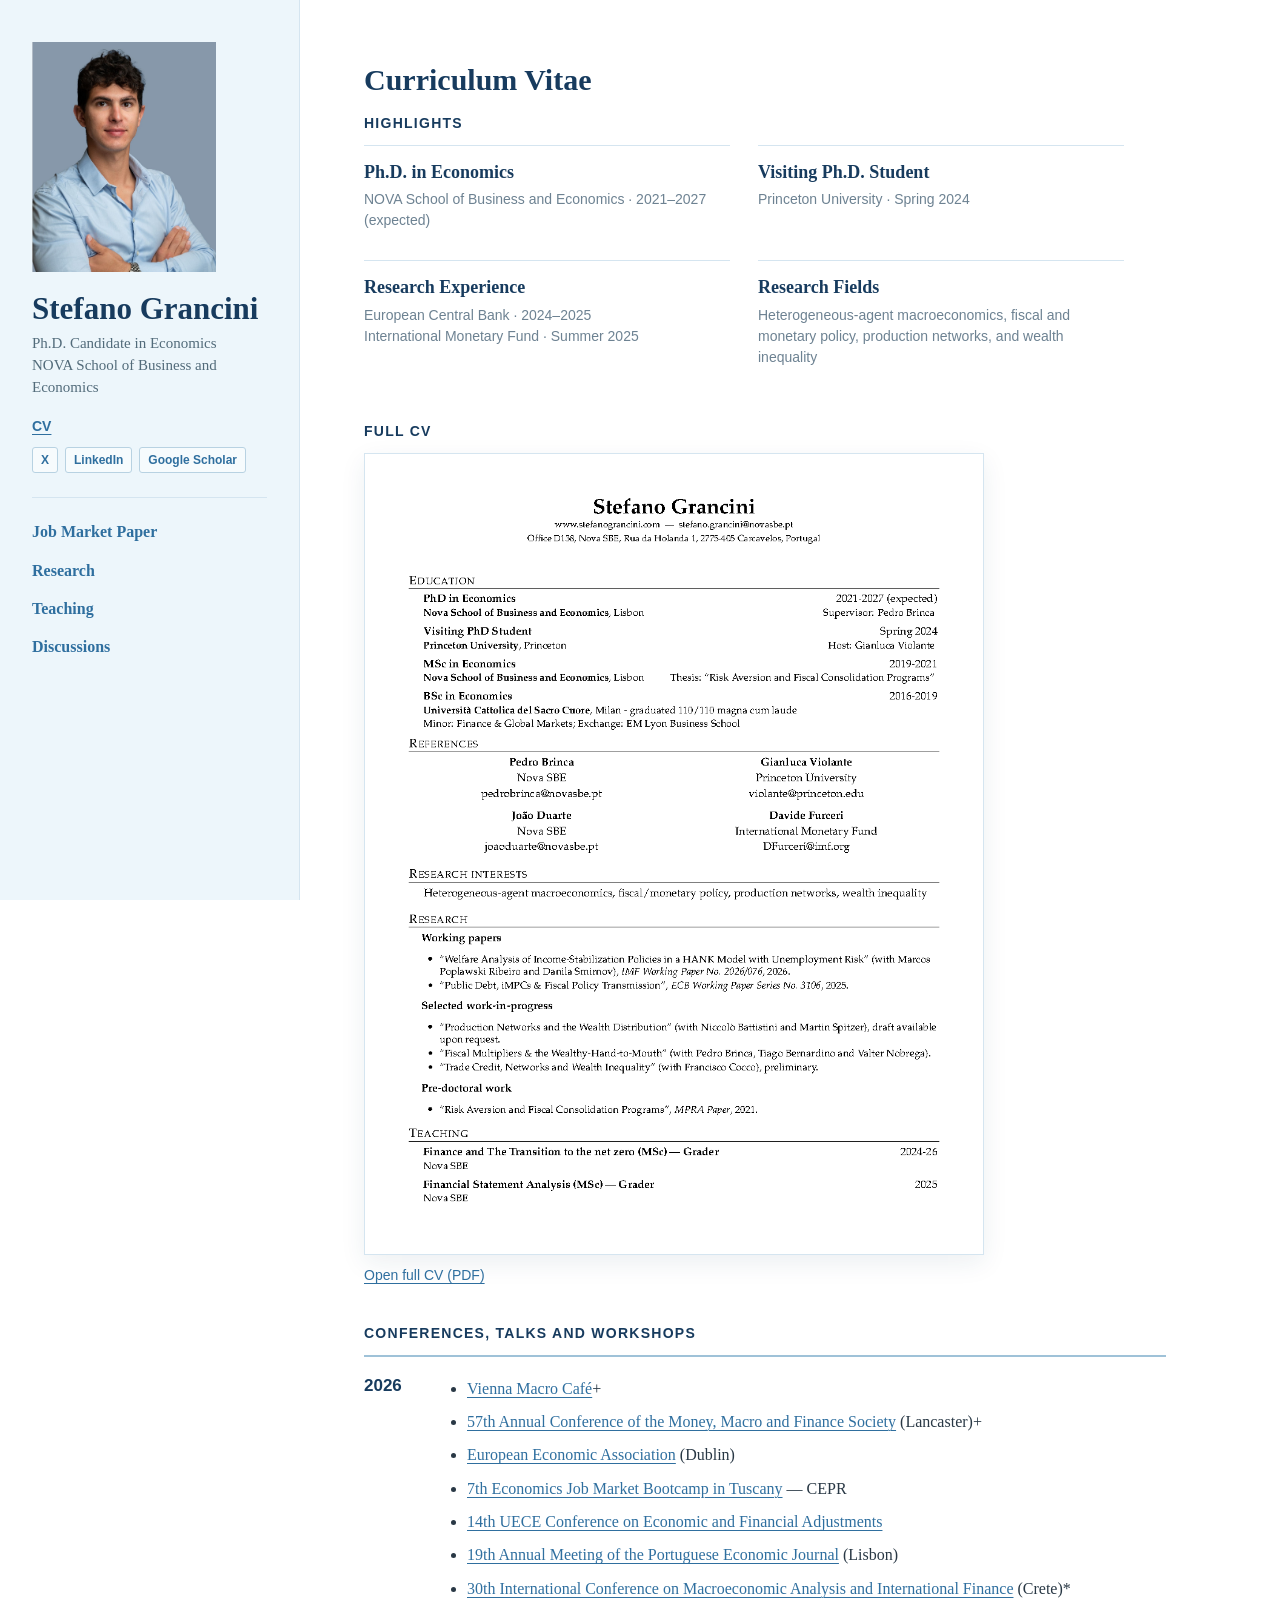
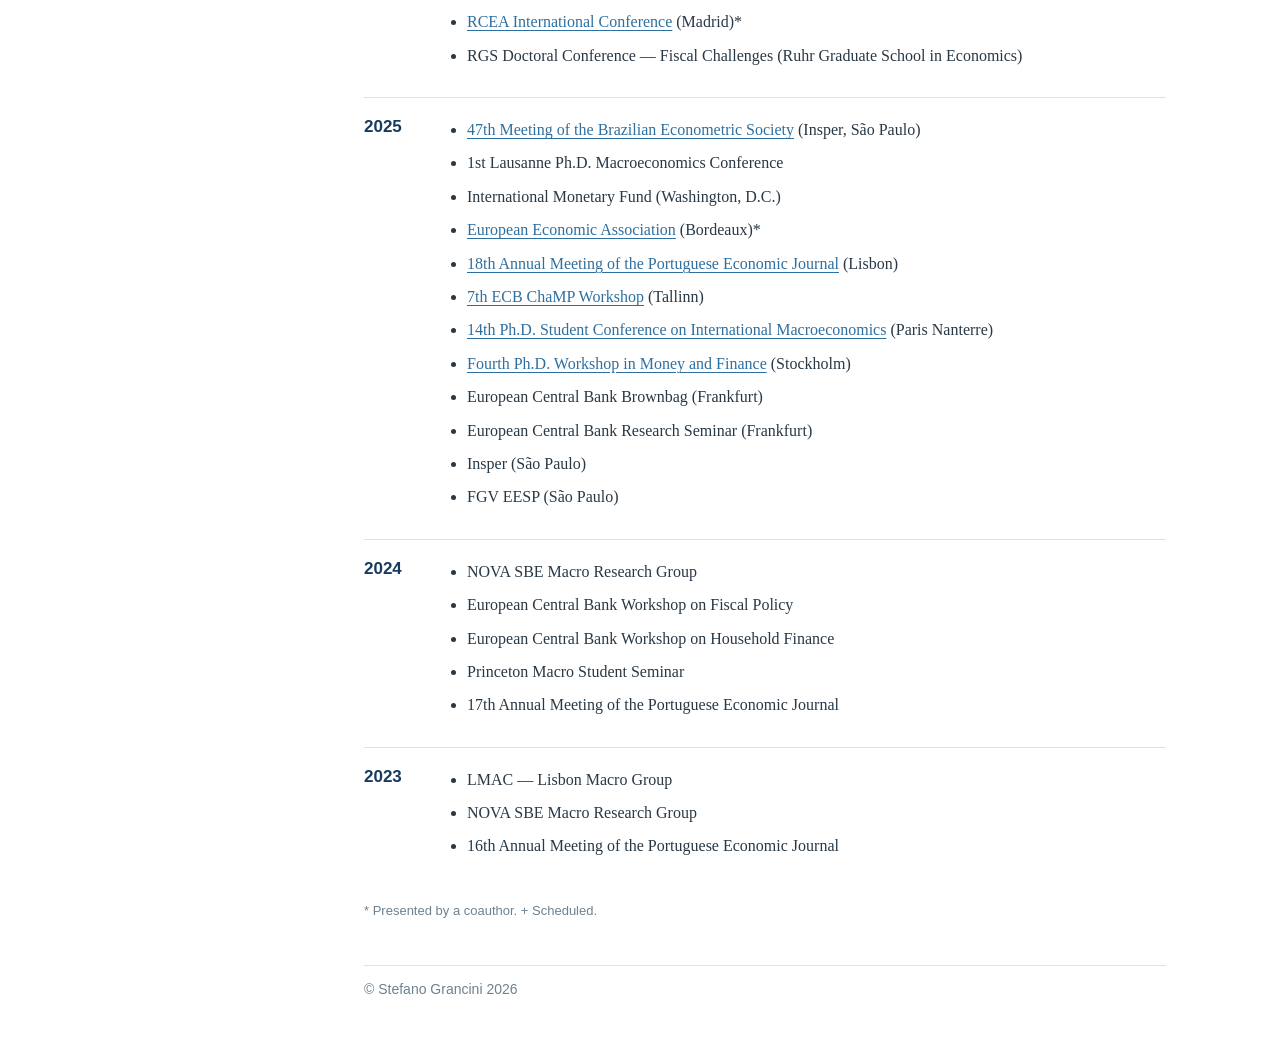
==== cv/index.html @ a782af8e "Polish academic profiles and expand CV content" ====
<!doctype html>
<html lang="en">
<head>
  <meta charset="utf-8">
  <meta name="viewport" content="width=device-width,initial-scale=1">
  <title>CV | Stefano Grancini</title>
  <meta name="description" content="Curriculum vitae, academic experience, and conference presentations of economist Stefano Grancini.">
  <link rel="canonical" href="https://www.stefanograncini.com/cv/">
  <meta property="og:type" content="website">
  <meta property="og:title" content="CV | Stefano Grancini">
  <meta property="og:description" content="Curriculum vitae, academic experience, and conference presentations of economist Stefano Grancini.">
  <meta property="og:url" content="https://www.stefanograncini.com/cv/">
  <link rel="stylesheet" href="../assets/css/site.css">
</head>
<body>
  <div class="site">
    <aside class="rail">
      <img class="portrait" src="../assets/images/stefano-grancini.png" alt="Stefano Grancini">
      <h1 class="name"><a class="home-link" href="../">Stefano Grancini</a></h1>
      <p class="position">Ph.D. Candidate in Economics<br>NOVA School of Business and Economics</p>
      <a class="cv" href="./" aria-current="page">CV</a>
      <div class="profiles" aria-label="Academic and social profiles">
        <a href="https://x.com/SGrancini" target="_blank" rel="noopener noreferrer" aria-label="Stefano Grancini on X">X</a>
        <a href="https://www.linkedin.com/in/stefanograncini/" target="_blank" rel="noopener noreferrer" aria-label="Stefano Grancini on LinkedIn">LinkedIn</a>
        <a href="https://scholar.google.com/citations?user=G8B_nNYAAAAJ" target="_blank" rel="noopener noreferrer" aria-label="Stefano Grancini on Google Scholar">Google Scholar</a>
      </div>
      <nav class="railnav" aria-label="Primary navigation">
        <a href="https://jmp.stefanograncini.com/paper.pdf">Job Market Paper</a>
        <a href="../research/">Research</a>
        <a href="../teaching/">Teaching</a>
        <a href="../discussions/">Discussions</a>
      </nav>
    </aside>

    <main class="content">
      <h1 class="page-title">Curriculum Vitae</h1>

      <section aria-labelledby="highlights-title">
        <h2 class="section-label" id="highlights-title">Highlights</h2>
        <div class="cv-highlights">
          <article class="cv-highlight">
            <h2>Ph.D. in Economics</h2>
            <p>NOVA School of Business and Economics · 2021–2027 (expected)</p>
          </article>
          <article class="cv-highlight">
            <h2>Visiting Ph.D. Student</h2>
            <p>Princeton University · Spring 2024</p>
          </article>
          <article class="cv-highlight">
            <h2>Research Experience</h2>
            <p>European Central Bank · 2024–2025<br>International Monetary Fund · Summer 2025</p>
          </article>
          <article class="cv-highlight">
            <h2>Research Fields</h2>
            <p>Heterogeneous-agent macroeconomics, fiscal and monetary policy, production networks, and wealth inequality</p>
          </article>
        </div>
      </section>

      <section aria-labelledby="cv-preview-title">
        <h2 class="section-label" id="cv-preview-title">Full CV</h2>
        <a class="cv-preview-link" href="../assets/documents/cv_stefano_grancini.pdf" aria-label="Open Stefano Grancini's full CV as a PDF">
          <img src="../assets/images/cv-preview.png" alt="Preview of the first page of Stefano Grancini's curriculum vitae">
        </a>
        <p class="cv-download"><a href="../assets/documents/cv_stefano_grancini.pdf">Open full CV (PDF)</a></p>
      </section>

      <section aria-labelledby="conferences-title">
        <h2 class="section-label" id="conferences-title">Conferences, Talks and Workshops</h2>
        <div class="conference-years">
          <section class="conference-year">
            <h3>2026</h3>
            <ul>
              <li><a href="https://sites.google.com/site/viennamacrocafe/">Vienna Macro Café</a>+</li>
              <li><a href="https://mmf.ac.uk/conference/2026-conference/">57th Annual Conference of the Money, Macro and Finance Society</a> (Lancaster)+</li>
              <li><a href="https://www.eea-esem-congresses.org/">European Economic Association</a> (Dublin)</li>
              <li><a href="https://cepr.org/events/economics-job-market-bootcamp-tuscany-0">7th Economics Job Market Bootcamp in Tuscany</a> — CEPR</li>
              <li><a href="https://uece2.rc.iseg.ulisboa.pt/events/2026/efae/conf2026.html">14th UECE Conference on Economic and Financial Adjustments</a></li>
              <li><a href="https://www.ua.pt/pt/pej2026/">19th Annual Meeting of the Portuguese Economic Journal</a> (Lisbon)</li>
              <li><a href="https://icmaif.soc.uoc.gr/">30th International Conference on Macroeconomic Analysis and International Finance</a> (Crete)*</li>
              <li><a href="https://www.rcea.world/events/past-events/colloquium-2026/the-2026-rcea-international-conference">RCEA International Conference</a> (Madrid)*</li>
              <li>RGS Doctoral Conference — Fiscal Challenges (Ruhr Graduate School in Economics)</li>
            </ul>
          </section>
          <section class="conference-year">
            <h3>2025</h3>
            <ul>
              <li><a href="https://www.sbe.org.br/en/encontro/47th-meeting-of-the-brazilian-econometric-society/">47th Meeting of the Brazilian Econometric Society</a> (Insper, São Paulo)</li>
              <li>1st Lausanne Ph.D. Macroeconomics Conference</li>
              <li>International Monetary Fund (Washington, D.C.)</li>
              <li><a href="https://www.eeassoc.org/events/eea-bordeaux-2025">European Economic Association</a> (Bordeaux)*</li>
              <li><a href="https://www.pej.pt/past.html">18th Annual Meeting of the Portuguese Economic Journal</a> (Lisbon)</li>
              <li><a href="https://www.ecb.europa.eu/pub/research-networks/html/champ_20250616_ws2.en.html">7th ECB ChaMP Workshop</a> (Tallinn)</li>
              <li><a href="https://economix.fr/en/colloques-et-workshops/14th-phd-student-conference-in-international-macroeconomics-1">14th Ph.D. Student Conference on International Macroeconomics</a> (Paris Nanterre)</li>
              <li><a href="https://www.riksbank.se/en-gb/press-and-published/conferences/2025/fourth-phd-workshop-in-money-and-finance-29-april-2025/">Fourth Ph.D. Workshop in Money and Finance</a> (Stockholm)</li>
              <li>European Central Bank Brownbag (Frankfurt)</li>
              <li>European Central Bank Research Seminar (Frankfurt)</li>
              <li>Insper (São Paulo)</li>
              <li>FGV EESP (São Paulo)</li>
            </ul>
          </section>
          <section class="conference-year">
            <h3>2024</h3>
            <ul>
              <li>NOVA SBE Macro Research Group</li>
              <li>European Central Bank Workshop on Fiscal Policy</li>
              <li>European Central Bank Workshop on Household Finance</li>
              <li>Princeton Macro Student Seminar</li>
              <li>17th Annual Meeting of the Portuguese Economic Journal</li>
            </ul>
          </section>
          <section class="conference-year">
            <h3>2023</h3>
            <ul>
              <li>LMAC — Lisbon Macro Group</li>
              <li>NOVA SBE Macro Research Group</li>
              <li>16th Annual Meeting of the Portuguese Economic Journal</li>
            </ul>
          </section>
        </div>
        <p class="conference-note">* Presented by a coauthor. + Scheduled.</p>
      </section>

      <footer>© Stefano Grancini 2026</footer>
    </main>
  </div>
</body>
</html>
---- assets/css/site.css ----
:root {
  --page: #ffffff;
  --rail: #edf6fb;
  --heading: #173b5e;
  --text: #293845;
  --link: #2f6f9f;
  --muted: #6d8292;
  --line: #d5e5f0;
  --highlight: #eff7fc;
  --serif: Georgia, "Times New Roman", serif;
  --sans: -apple-system, BlinkMacSystemFont, "Segoe UI", sans-serif;
}

* { box-sizing: border-box; }

html { background: var(--page); }

body {
  margin: 0;
  background: var(--page);
  color: var(--text);
  font: 16px/1.65 var(--serif);
}

a {
  color: var(--link);
  text-underline-offset: 3px;
  text-decoration-thickness: 1px;
}

a:focus-visible {
  outline: 2px solid var(--link);
  outline-offset: 4px;
  border-radius: 1px;
}

.site {
  display: grid;
  grid-template-columns: 300px minmax(0, 1fr);
  min-height: 100vh;
}

.rail {
  position: sticky;
  top: 0;
  height: 100vh;
  padding: 42px 32px;
  background: var(--rail);
  border-right: 1px solid var(--line);
  color: var(--heading);
}

.portrait {
  display: block;
  width: 184px;
  max-height: 230px;
  object-fit: cover;
  margin: 0 0 20px;
}

.name {
  margin: 0 0 8px;
  color: var(--heading);
  font: 700 31px/1.08 var(--serif);
}

.home-link {
  color: inherit;
  text-decoration: none;
}

.home-link:hover,
.home-link:focus-visible {
  color: var(--link);
  text-decoration: underline;
  text-decoration-color: #91b9d3;
}

.position {
  margin: 0;
  color: #526b7a;
  font-size: 15px;
  line-height: 1.45;
}

.cv {
  display: inline-block;
  margin: 19px 0 13px;
  color: var(--link);
  font: 700 14px var(--sans);
}

.profiles {
  display: flex;
  flex-wrap: wrap;
  gap: 7px;
  margin: 0 0 24px;
  font: 600 12px/1.2 var(--sans);
}

.profiles a {
  padding: 5px 8px;
  border: 1px solid #b8d2e2;
  border-radius: 3px;
  background: rgba(255, 255, 255, .55);
  color: var(--link);
  text-decoration: none;
}

.profiles a:hover {
  background: #ffffff;
  border-color: #91b9d3;
  text-decoration: underline;
}

.railnav {
  display: grid;
  gap: 12px;
  padding-top: 21px;
  border-top: 1px solid var(--line);
}

.railnav a {
  width: fit-content;
  color: var(--link);
  font-weight: 700;
  text-decoration: none;
}

.railnav a:hover { text-decoration: underline; }

.railnav a.active {
  color: var(--heading);
  text-decoration: underline;
  text-decoration-color: #91b9d3;
  text-decoration-thickness: 2px;
}

.content {
  width: 100%;
  max-width: 930px;
  padding: 62px 64px 48px;
}

.intro {
  max-width: 810px;
  margin-bottom: 42px;
  font-size: 16px;
  line-height: 1.65;
}

.intro p { margin: 0 0 15px; }

.welcome-title {
  margin: 0 0 17px;
  color: var(--heading);
  font: 700 25px/1.2 var(--serif);
}

.market {
  max-width: 760px;
  padding: 9px 14px 9px 16px;
  background: var(--highlight);
  border-left: 3px solid var(--link);
  color: var(--heading);
  font-family: var(--sans);
  font-weight: 600;
}

.interests {
  color: var(--muted);
  font: 15px/1.55 var(--sans);
}

.interests strong { color: #526b7a; }

.paper-links {
  display: flex;
  flex-wrap: wrap;
  gap: 22px;
  margin: 15px 0;
  font: 15px var(--sans);
}

.paper-links a { text-decoration: none; }
.paper-links a:hover { text-decoration: underline; }

.section-label {
  margin: 0 0 14px;
  color: var(--heading);
  font: 700 14px var(--sans);
  letter-spacing: .09em;
  text-transform: uppercase;
}

.paper {
  margin: 0 0 22px;
  padding: 19px 0 21px;
  border-top: 1px solid var(--line);
}

.paper:first-of-type { border-top: 2px solid #9fc2d8; }

.paper h2,
.teaching-entry h2 {
  margin: 0 0 7px;
  color: var(--heading);
  font: 700 22px/1.28 var(--serif);
}

.meta,
.coauthors,
.presentations {
  margin: 3px 0;
  color: var(--muted);
  font: 15px/1.5 var(--sans);
}

.abstract {
  max-width: 810px;
  margin-top: 18px;
  padding-top: 17px;
  border-top: 1px solid var(--line);
}

.abstract p { margin: 0 0 14px; }

details {
  margin-top: 15px;
  color: var(--muted);
  font-size: 15px;
}

summary {
  width: fit-content;
  color: var(--link);
  cursor: pointer;
}

.page-title {
  margin: 0 0 17px;
  color: var(--heading);
  font: 700 30px/1.2 var(--serif);
}

.references-title {
  margin: 44px 0 17px;
  color: var(--heading);
  font: 700 25px/1.2 var(--serif);
}

.refs {
  max-width: 680px;
  display: grid;
  grid-template-columns: repeat(2, minmax(0, 1fr));
  column-gap: 36px;
  row-gap: 8px;
}

.refs p {
  margin: 0;
}

.ref-name { font-weight: 700; }
.ref-affiliation { color: var(--muted); font: 14px var(--sans); }
.contact { margin: 34px 0 0; font-family: var(--sans); }

.page-heading {
  margin-bottom: 32px;
}

.page-heading .page-title {
  margin: 0 0 8px;
}

.page-heading p {
  margin: 0;
  color: var(--muted);
  font-family: var(--sans);
}

.teaching-list,
.discussion-list { max-width: 760px; }

.teaching-entry {
  padding: 20px 0 22px;
  border-top: 1px solid var(--line);
}

.teaching-entry:first-child { border-top: 2px solid #9fc2d8; }

.teaching-entry h2 { font-size: 21px; }

.teaching-entry p,
.discussion-author {
  margin: 0;
  color: var(--muted);
  font: 15px/1.5 var(--sans);
}

.discussion-list .paper { margin-bottom: 0; }

.cv-highlights {
  max-width: 760px;
  display: grid;
  grid-template-columns: repeat(2, minmax(0, 1fr));
  gap: 12px 28px;
  margin: 0 0 38px;
}

.cv-highlight {
  padding: 15px 0 17px;
  border-top: 1px solid var(--line);
}

.cv-highlight h2 {
  margin: 0 0 5px;
  color: var(--heading);
  font: 700 18px/1.3 var(--serif);
}

.cv-highlight p {
  margin: 0;
  color: var(--muted);
  font: 14px/1.5 var(--sans);
}

.cv-preview-link {
  display: block;
  max-width: 620px;
  margin: 0 0 12px;
  border: 1px solid var(--line);
  background: #ffffff;
  box-shadow: 0 8px 24px rgba(23, 59, 94, .08);
}

.cv-preview-link img {
  display: block;
  width: 100%;
  height: auto;
}

.cv-download {
  margin: 0 0 42px;
  font: 14px var(--sans);
}

.conference-years {
  max-width: 810px;
}

.conference-year {
  display: grid;
  grid-template-columns: 64px minmax(0, 1fr);
  gap: 20px;
  padding: 19px 0 21px;
  border-top: 1px solid var(--line);
}

.conference-year:first-child { border-top: 2px solid #9fc2d8; }

.conference-year h3 {
  margin: 0;
  color: var(--heading);
  font: 700 17px var(--sans);
}

.conference-year ul {
  margin: 0;
  padding-left: 19px;
}

.conference-year li { margin: 0 0 7px; }
.conference-note { color: var(--muted); font: 13px/1.5 var(--sans); }

.error-page .page-title { margin-bottom: 12px; }

footer {
  margin-top: 45px;
  padding-top: 15px;
  border-top: 1px solid var(--line);
  color: var(--muted);
  font: 14px var(--sans);
}

@media (max-width: 1024px) {
  .site { grid-template-columns: 270px minmax(0, 1fr); }
  .rail { padding: 36px 28px; }
  .content { padding: 52px 48px 44px; }
}

@media (max-width: 760px) {
  .site { display: block; }

  .rail {
    position: static;
    height: auto;
    padding: 28px;
    border-right: 0;
    border-bottom: 1px solid var(--line);
  }

  .portrait {
    width: 150px;
    max-height: 188px;
  }

  .railnav {
    display: flex;
    flex-wrap: wrap;
    gap: 13px 22px;
  }

  .content { padding: 40px 28px; }
  .refs { grid-template-columns: 1fr; }
  .cv-highlights { grid-template-columns: 1fr; }
}

@media (max-width: 420px) {
  .rail { padding: 24px; }
  .content { padding: 34px 24px 40px; }
  .name { font-size: 29px; }
  .page-title { font-size: 28px; }
  .market { margin-left: -4px; }
  .conference-year { grid-template-columns: 1fr; gap: 8px; }
}
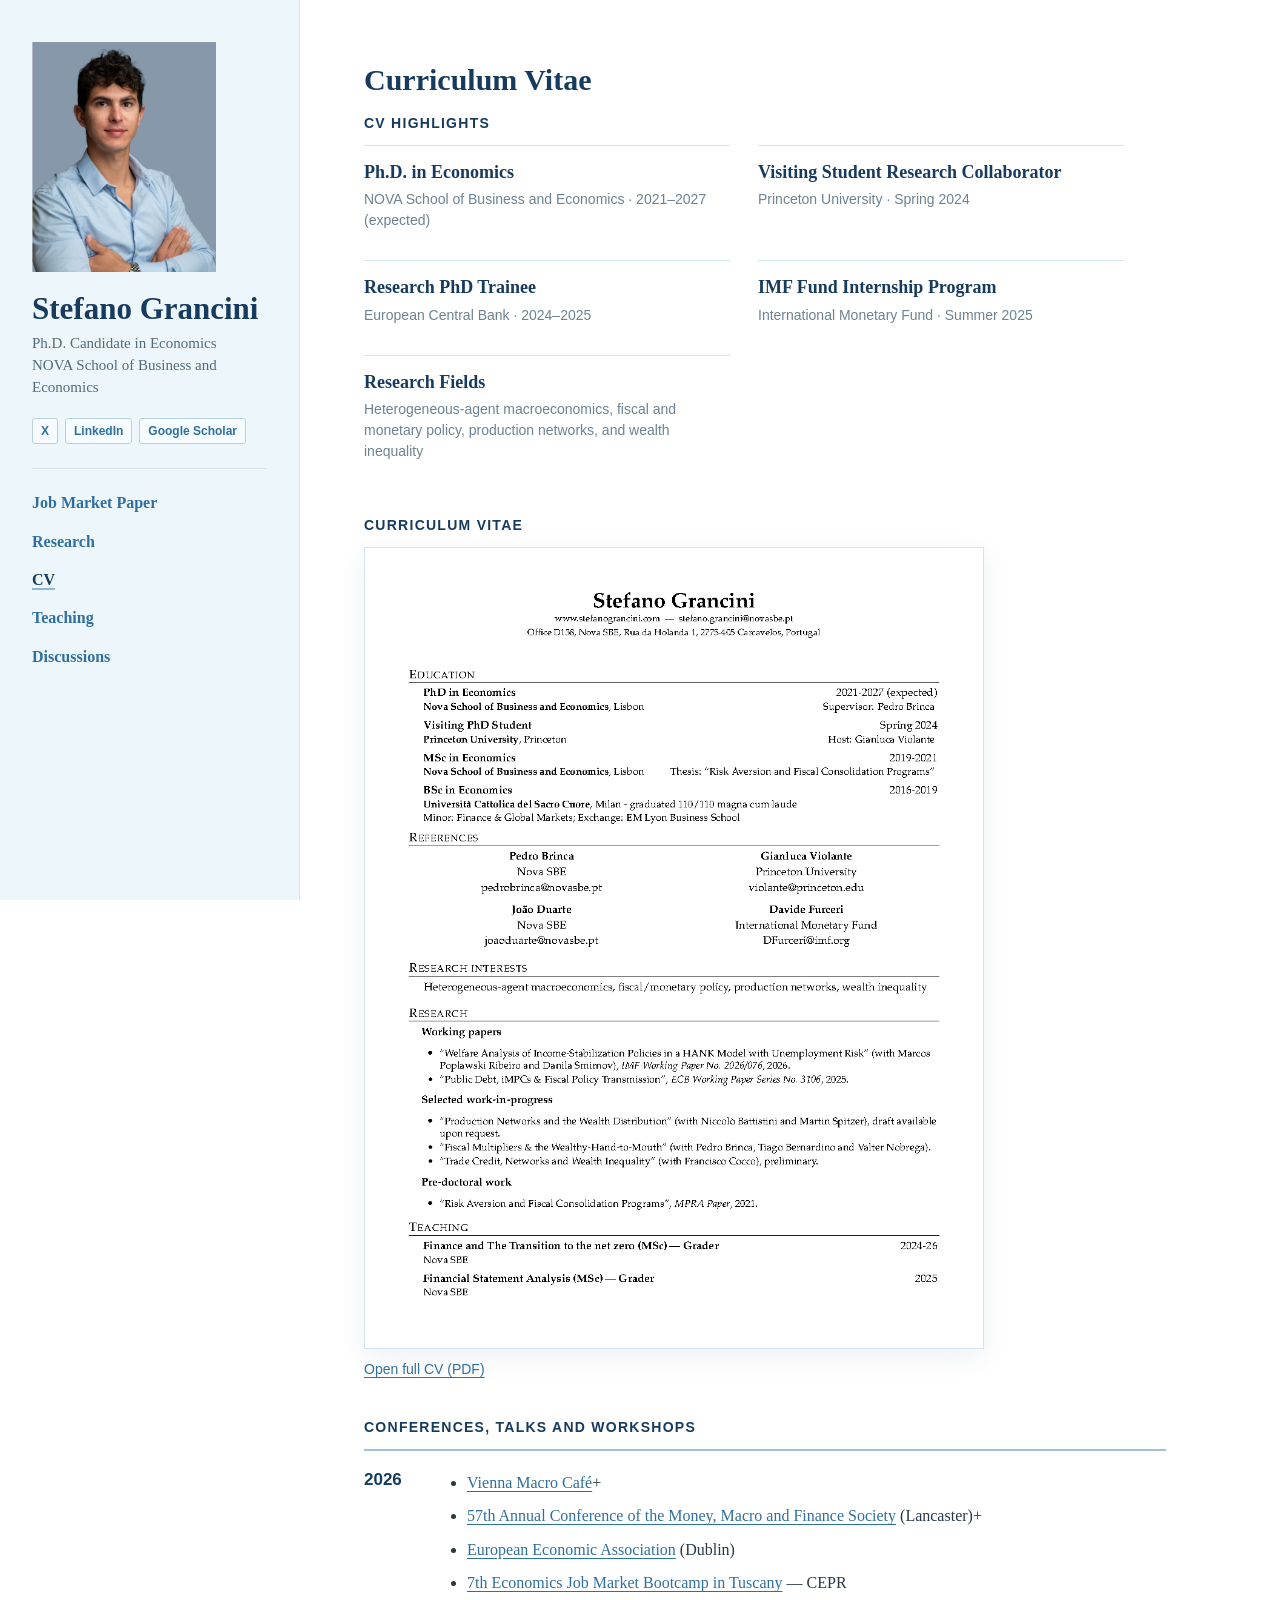
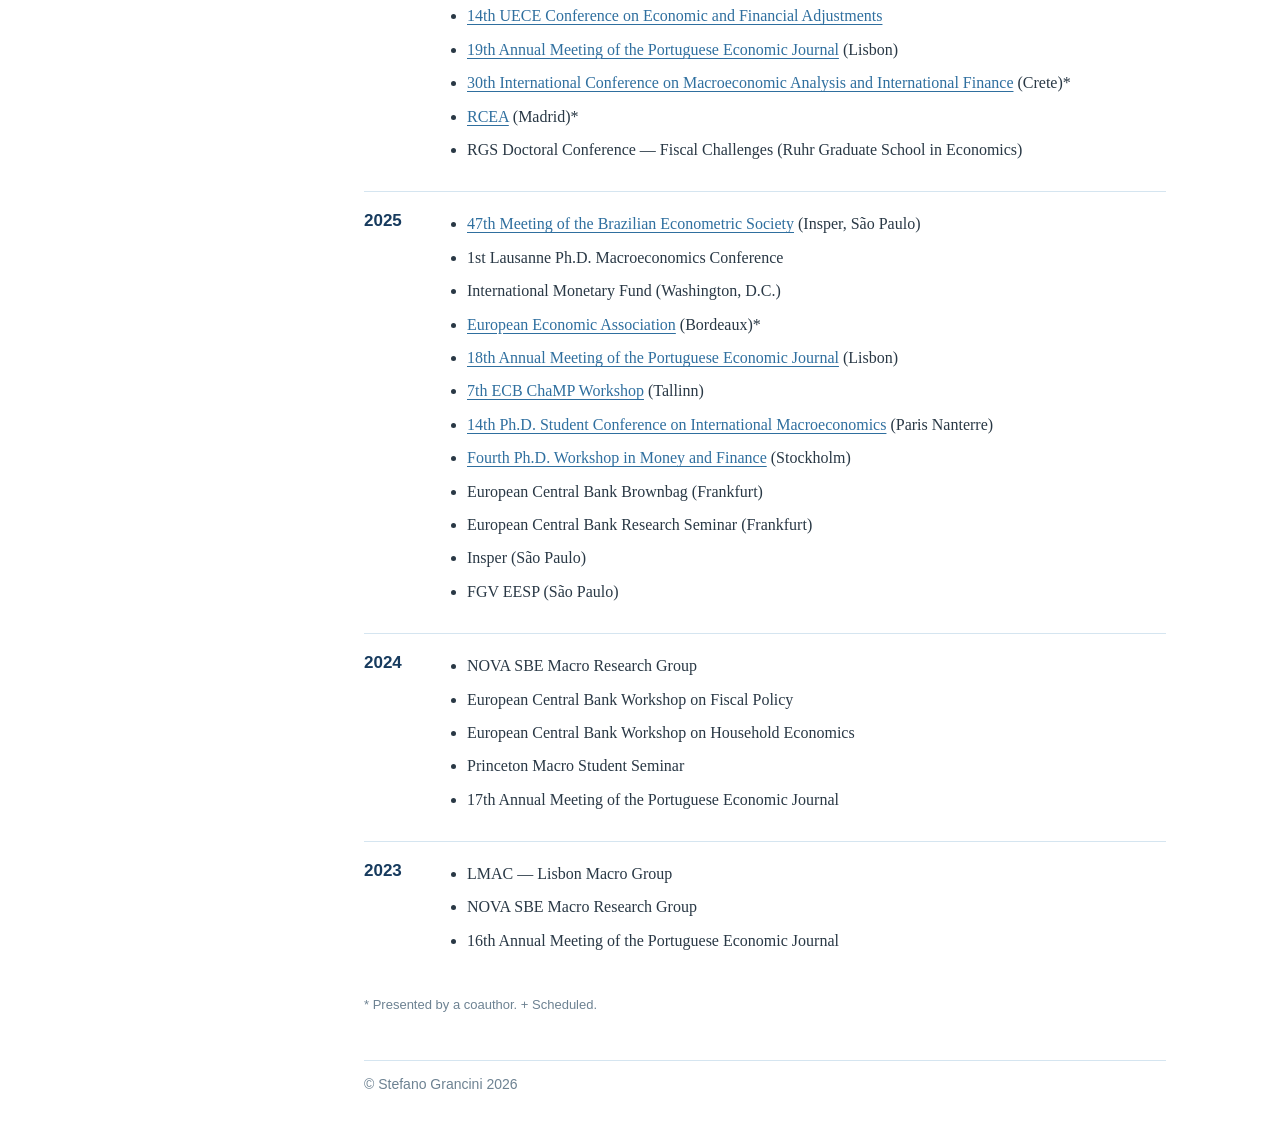
==== commit 224db08f: "Refine CV navigation and research abstracts" ====
--- a/cv/index.html
+++ b/cv/index.html
@@ -18,7 +18,6 @@
       <img class="portrait" src="../assets/images/stefano-grancini.png" alt="Stefano Grancini">
       <h1 class="name"><a class="home-link" href="../">Stefano Grancini</a></h1>
       <p class="position">Ph.D. Candidate in Economics<br>NOVA School of Business and Economics</p>
-      <a class="cv" href="./" aria-current="page">CV</a>
       <div class="profiles" aria-label="Academic and social profiles">
         <a href="https://x.com/SGrancini" target="_blank" rel="noopener noreferrer" aria-label="Stefano Grancini on X">X</a>
         <a href="https://www.linkedin.com/in/stefanograncini/" target="_blank" rel="noopener noreferrer" aria-label="Stefano Grancini on LinkedIn">LinkedIn</a>
@@ -27,6 +26,7 @@
       <nav class="railnav" aria-label="Primary navigation">
         <a href="https://jmp.stefanograncini.com/paper.pdf">Job Market Paper</a>
         <a href="../research/">Research</a>
+        <a class="active" href="./" aria-current="page">CV</a>
         <a href="../teaching/">Teaching</a>
         <a href="../discussions/">Discussions</a>
       </nav>
@@ -36,19 +36,23 @@
       <h1 class="page-title">Curriculum Vitae</h1>
 
       <section aria-labelledby="highlights-title">
-        <h2 class="section-label" id="highlights-title">Highlights</h2>
+        <h2 class="section-label" id="highlights-title">CV Highlights</h2>
         <div class="cv-highlights">
           <article class="cv-highlight">
             <h2>Ph.D. in Economics</h2>
             <p>NOVA School of Business and Economics · 2021–2027 (expected)</p>
           </article>
           <article class="cv-highlight">
-            <h2>Visiting Ph.D. Student</h2>
+            <h2>Visiting Student Research Collaborator</h2>
             <p>Princeton University · Spring 2024</p>
           </article>
           <article class="cv-highlight">
-            <h2>Research Experience</h2>
-            <p>European Central Bank · 2024–2025<br>International Monetary Fund · Summer 2025</p>
+            <h2>Research PhD Trainee</h2>
+            <p>European Central Bank · 2024–2025</p>
+          </article>
+          <article class="cv-highlight">
+            <h2>IMF Fund Internship Program</h2>
+            <p>International Monetary Fund · Summer 2025</p>
           </article>
           <article class="cv-highlight">
             <h2>Research Fields</h2>
@@ -58,7 +62,7 @@
       </section>
 
       <section aria-labelledby="cv-preview-title">
-        <h2 class="section-label" id="cv-preview-title">Full CV</h2>
+        <h2 class="section-label" id="cv-preview-title">Curriculum Vitae</h2>
         <a class="cv-preview-link" href="../assets/documents/cv_stefano_grancini.pdf" aria-label="Open Stefano Grancini's full CV as a PDF">
           <img src="../assets/images/cv-preview.png" alt="Preview of the first page of Stefano Grancini's curriculum vitae">
         </a>
@@ -78,7 +82,7 @@
               <li><a href="https://uece2.rc.iseg.ulisboa.pt/events/2026/efae/conf2026.html">14th UECE Conference on Economic and Financial Adjustments</a></li>
               <li><a href="https://www.ua.pt/pt/pej2026/">19th Annual Meeting of the Portuguese Economic Journal</a> (Lisbon)</li>
               <li><a href="https://icmaif.soc.uoc.gr/">30th International Conference on Macroeconomic Analysis and International Finance</a> (Crete)*</li>
-              <li><a href="https://www.rcea.world/events/past-events/colloquium-2026/the-2026-rcea-international-conference">RCEA International Conference</a> (Madrid)*</li>
+              <li><a href="https://www.rcea.world/events/past-events/colloquium-2026/the-2026-rcea-international-conference">RCEA</a> (Madrid)*</li>
               <li>RGS Doctoral Conference — Fiscal Challenges (Ruhr Graduate School in Economics)</li>
             </ul>
           </section>
@@ -88,7 +92,7 @@
               <li><a href="https://www.sbe.org.br/en/encontro/47th-meeting-of-the-brazilian-econometric-society/">47th Meeting of the Brazilian Econometric Society</a> (Insper, São Paulo)</li>
               <li>1st Lausanne Ph.D. Macroeconomics Conference</li>
               <li>International Monetary Fund (Washington, D.C.)</li>
-              <li><a href="https://www.eeassoc.org/events/eea-bordeaux-2025">European Economic Association</a> (Bordeaux)*</li>
+              <li><a href="https://eeassoc.org/past-congresses">European Economic Association</a> (Bordeaux)*</li>
               <li><a href="https://www.pej.pt/past.html">18th Annual Meeting of the Portuguese Economic Journal</a> (Lisbon)</li>
               <li><a href="https://www.ecb.europa.eu/pub/research-networks/html/champ_20250616_ws2.en.html">7th ECB ChaMP Workshop</a> (Tallinn)</li>
               <li><a href="https://economix.fr/en/colloques-et-workshops/14th-phd-student-conference-in-international-macroeconomics-1">14th Ph.D. Student Conference on International Macroeconomics</a> (Paris Nanterre)</li>
@@ -104,7 +108,7 @@
             <ul>
               <li>NOVA SBE Macro Research Group</li>
               <li>European Central Bank Workshop on Fiscal Policy</li>
-              <li>European Central Bank Workshop on Household Finance</li>
+              <li>European Central Bank Workshop on Household Economics</li>
               <li>Princeton Macro Student Seminar</li>
               <li>17th Annual Meeting of the Portuguese Economic Journal</li>
             </ul>
--- a/assets/css/site.css
+++ b/assets/css/site.css
@@ -83,18 +83,11 @@
   line-height: 1.45;
 }
 
-.cv {
-  display: inline-block;
-  margin: 19px 0 13px;
-  color: var(--link);
-  font: 700 14px var(--sans);
-}
-
 .profiles {
   display: flex;
   flex-wrap: wrap;
   gap: 7px;
-  margin: 0 0 24px;
+  margin: 19px 0 24px;
   font: 600 12px/1.2 var(--sans);
 }
 
@@ -223,7 +216,10 @@
   border-top: 1px solid var(--line);
 }
 
-.abstract p { margin: 0 0 14px; }
+.abstract p {
+  margin: 0;
+  text-indent: 0;
+}
 
 details {
   margin-top: 15px;
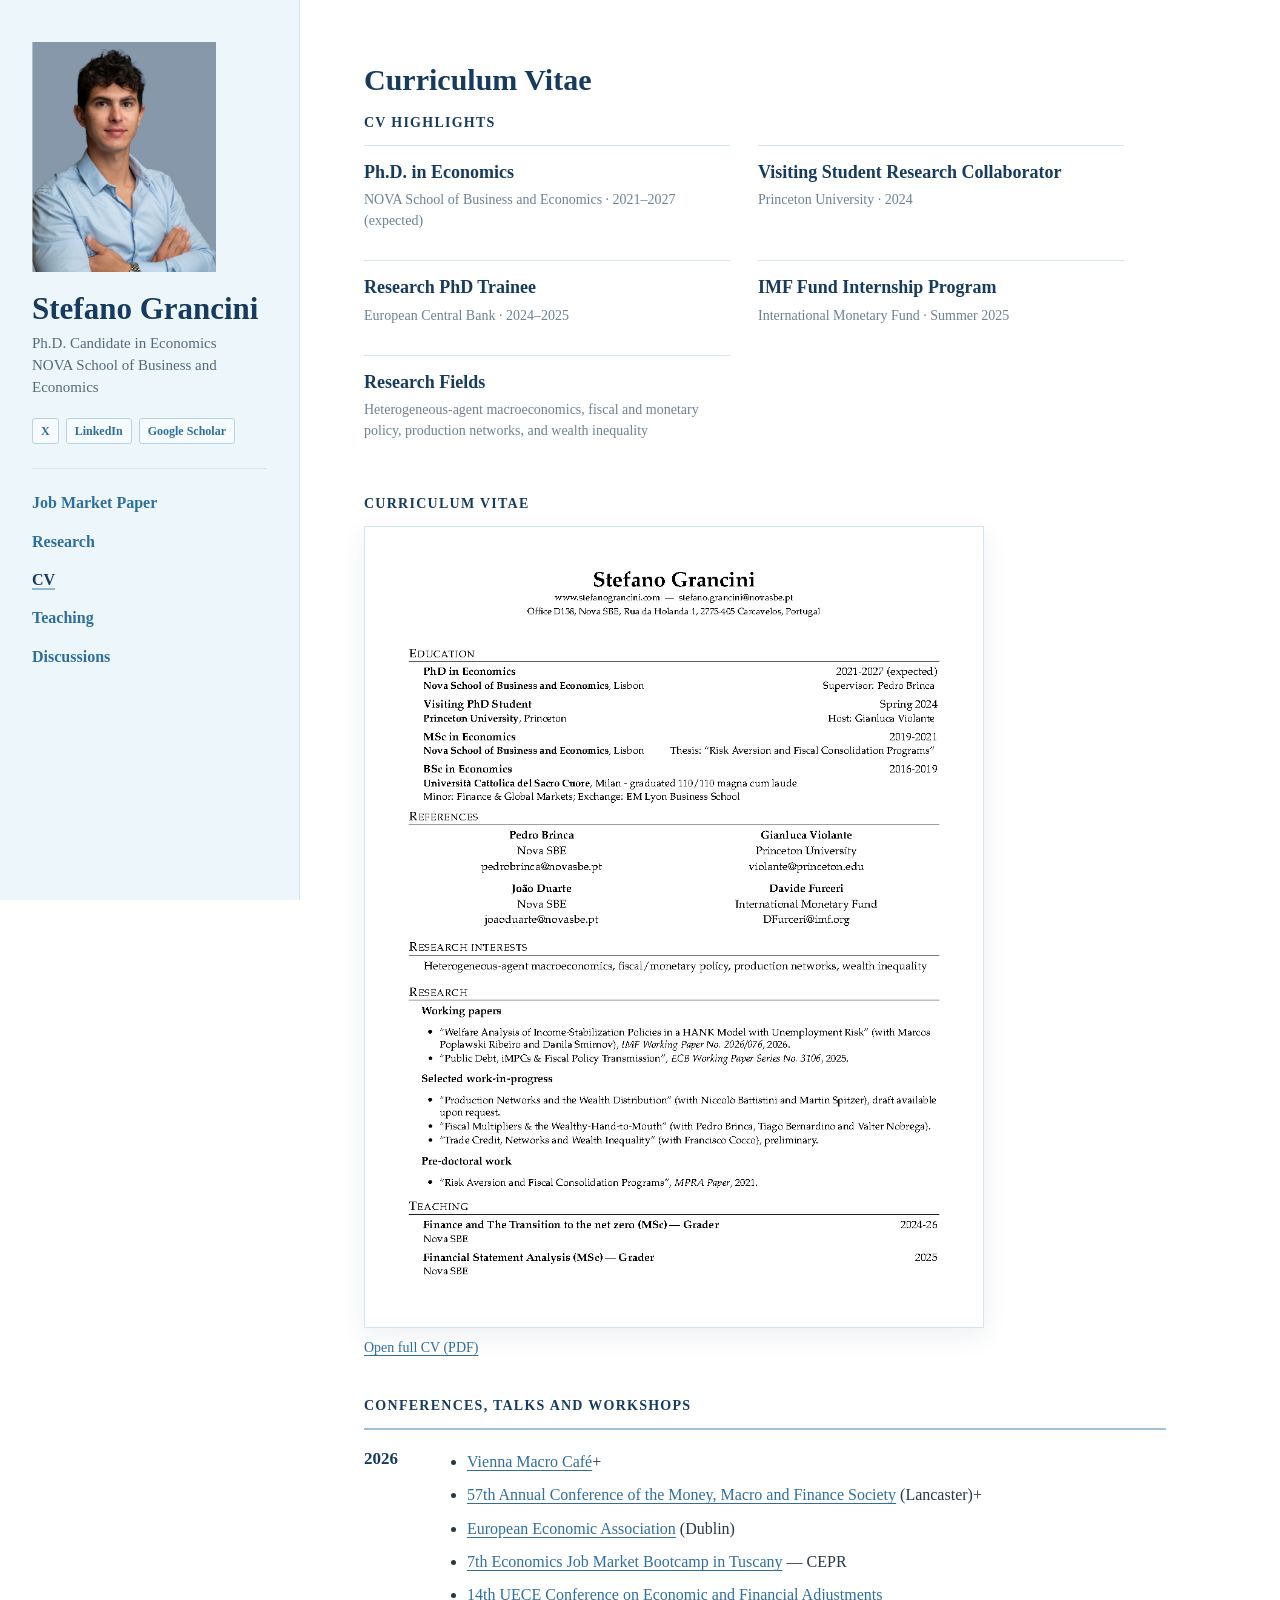
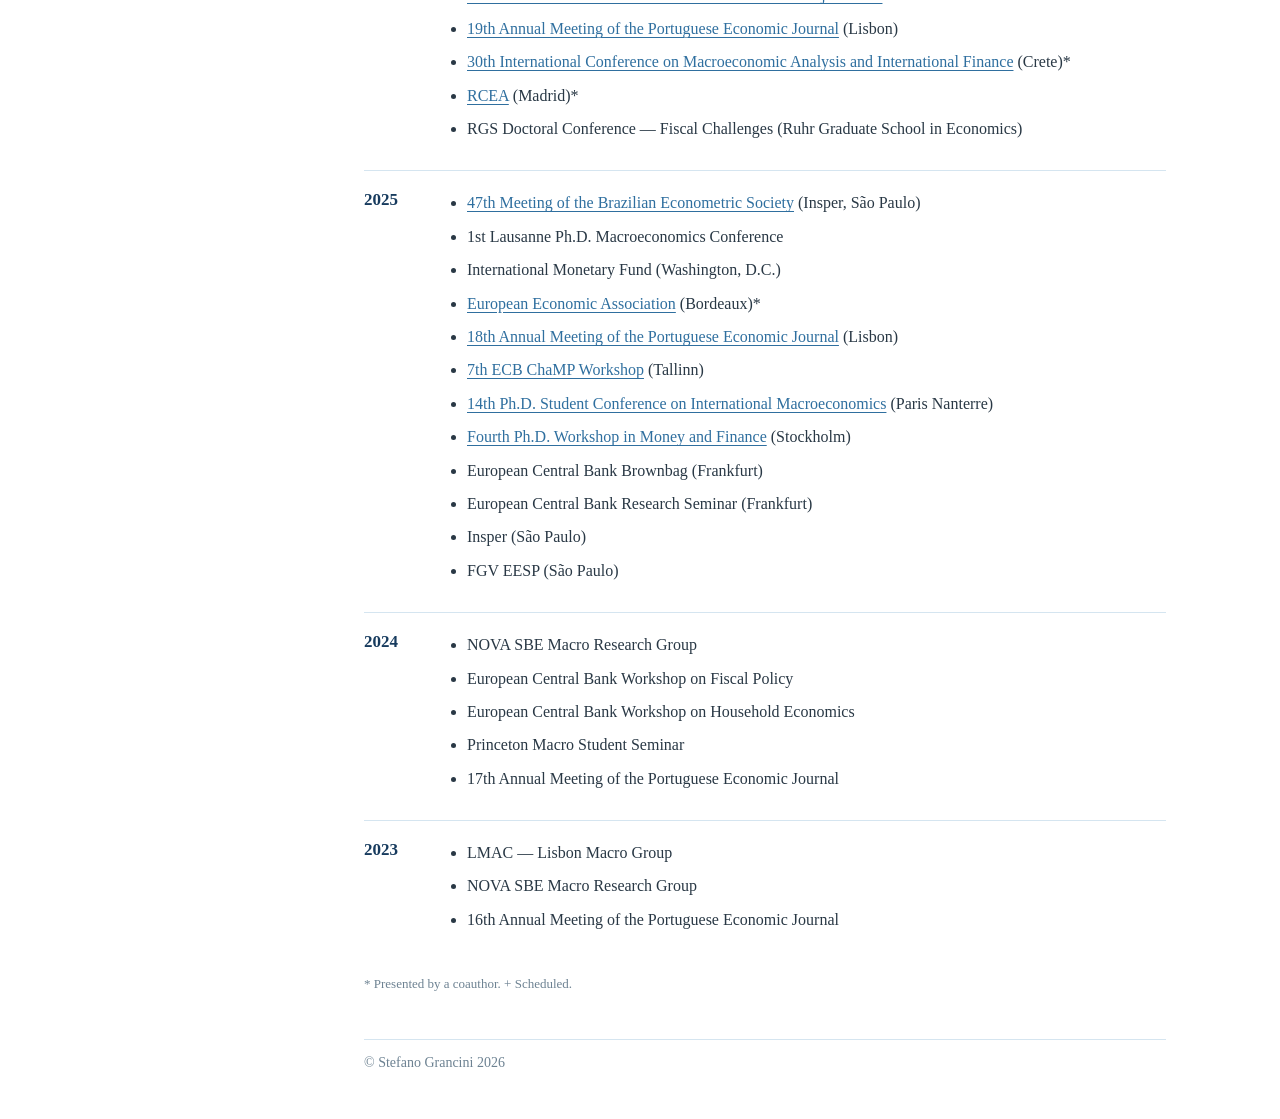
==== commit e6bd5cfc: "Refine site typography and job market spacing" ====
--- a/cv/index.html
+++ b/cv/index.html
@@ -44,7 +44,7 @@
           </article>
           <article class="cv-highlight">
             <h2>Visiting Student Research Collaborator</h2>
-            <p>Princeton University · Spring 2024</p>
+            <p>Princeton University · 2024</p>
           </article>
           <article class="cv-highlight">
             <h2>Research PhD Trainee</h2>
--- a/assets/css/site.css
+++ b/assets/css/site.css
@@ -8,7 +8,7 @@
   --line: #d5e5f0;
   --highlight: #eff7fc;
   --serif: Georgia, "Times New Roman", serif;
-  --sans: -apple-system, BlinkMacSystemFont, "Segoe UI", sans-serif;
+  --sans: Georgia, "Times New Roman", serif;
 }
 
 * { box-sizing: border-box; }
@@ -150,8 +150,9 @@
   font: 700 25px/1.2 var(--serif);
 }
 
-.market {
+.intro .market {
   max-width: 760px;
+  margin-top: 20px;
   padding: 9px 14px 9px 16px;
   background: var(--highlight);
   border-left: 3px solid var(--link);
@@ -166,6 +167,15 @@
 }
 
 .interests strong { color: #526b7a; }
+
+.intro .research-focus {
+  max-width: 760px;
+  margin: 18px 0 0;
+  padding-top: 14px;
+  border-top: 1px solid var(--line);
+  color: #526b7a;
+  font: 15px/1.55 var(--sans);
+}
 
 .paper-links {
   display: flex;
@@ -199,6 +209,19 @@
   margin: 0 0 7px;
   color: var(--heading);
   font: 700 22px/1.28 var(--serif);
+}
+
+.paper-title-link {
+  color: inherit;
+  text-decoration: none;
+  cursor: pointer;
+}
+
+.paper-title-link:hover,
+.paper-title-link:focus-visible {
+  color: var(--link);
+  text-decoration: underline;
+  text-decoration-color: #91b9d3;
 }
 
 .meta,
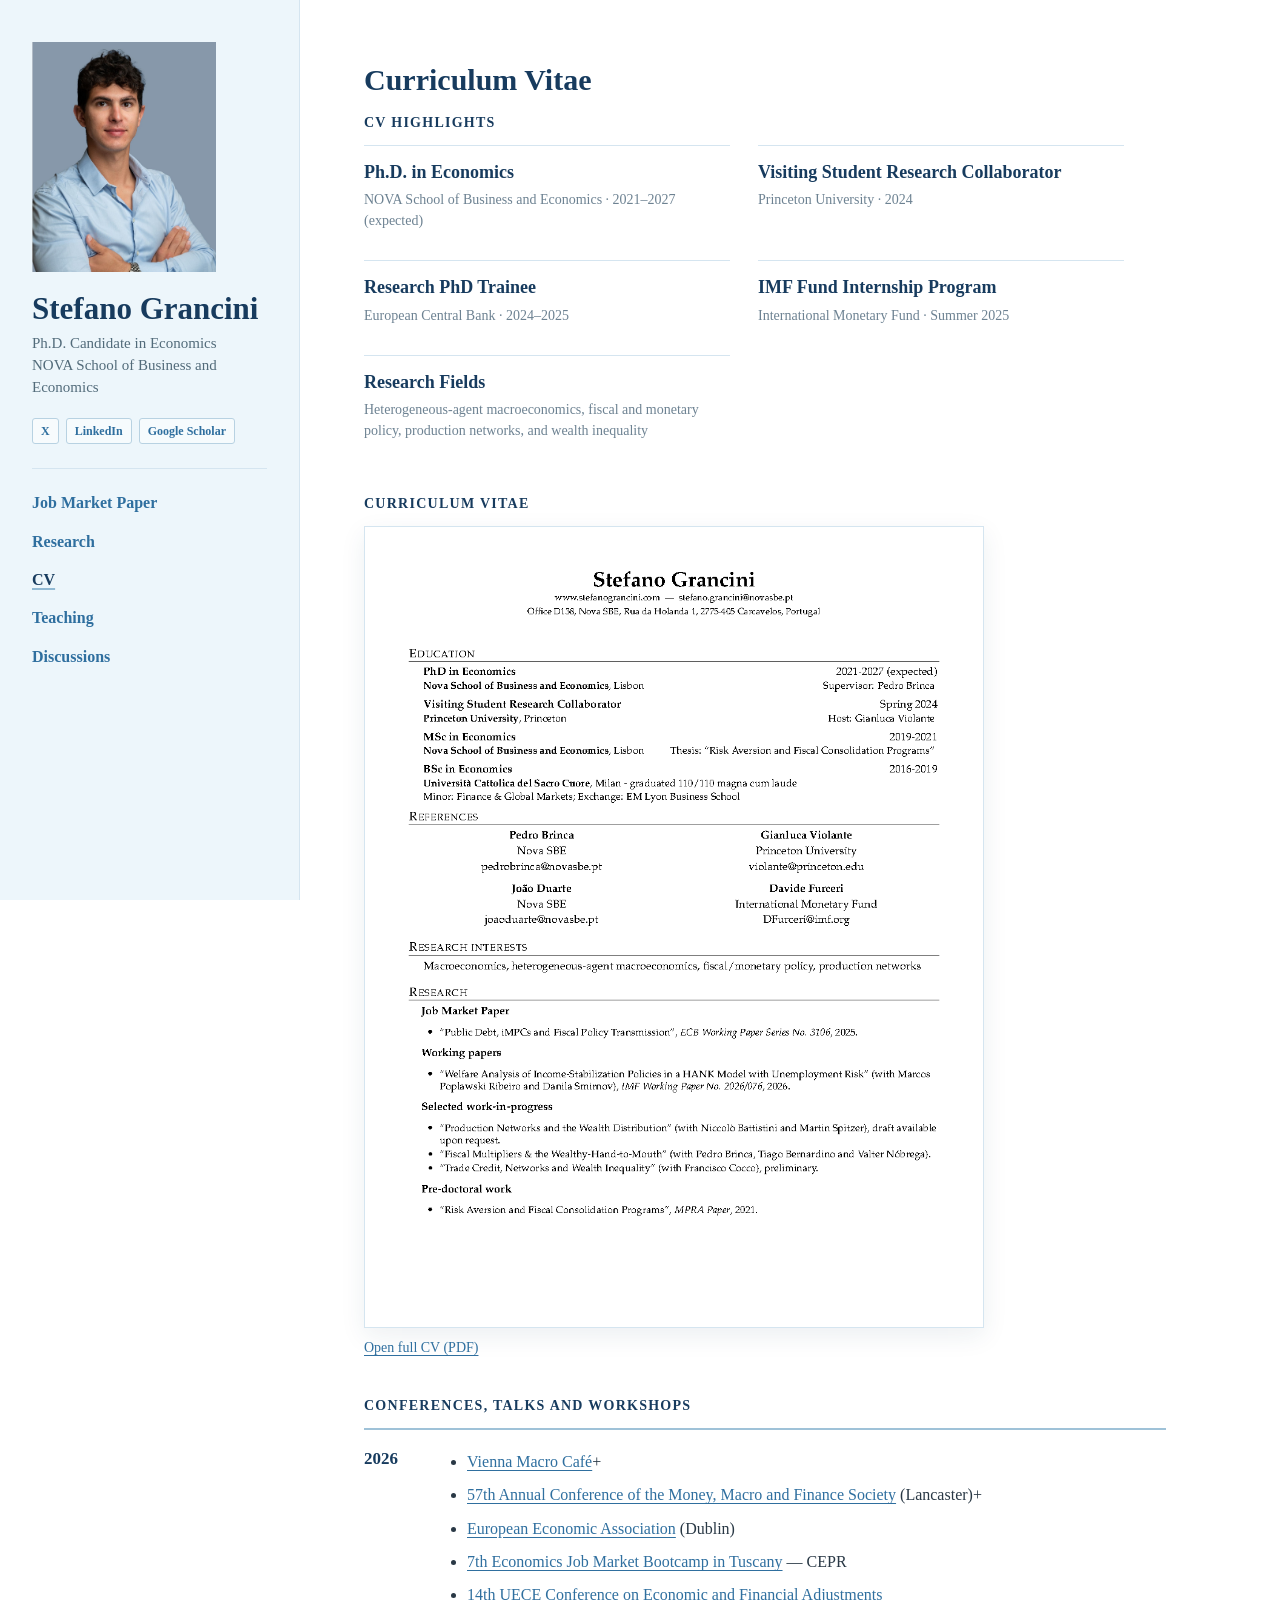
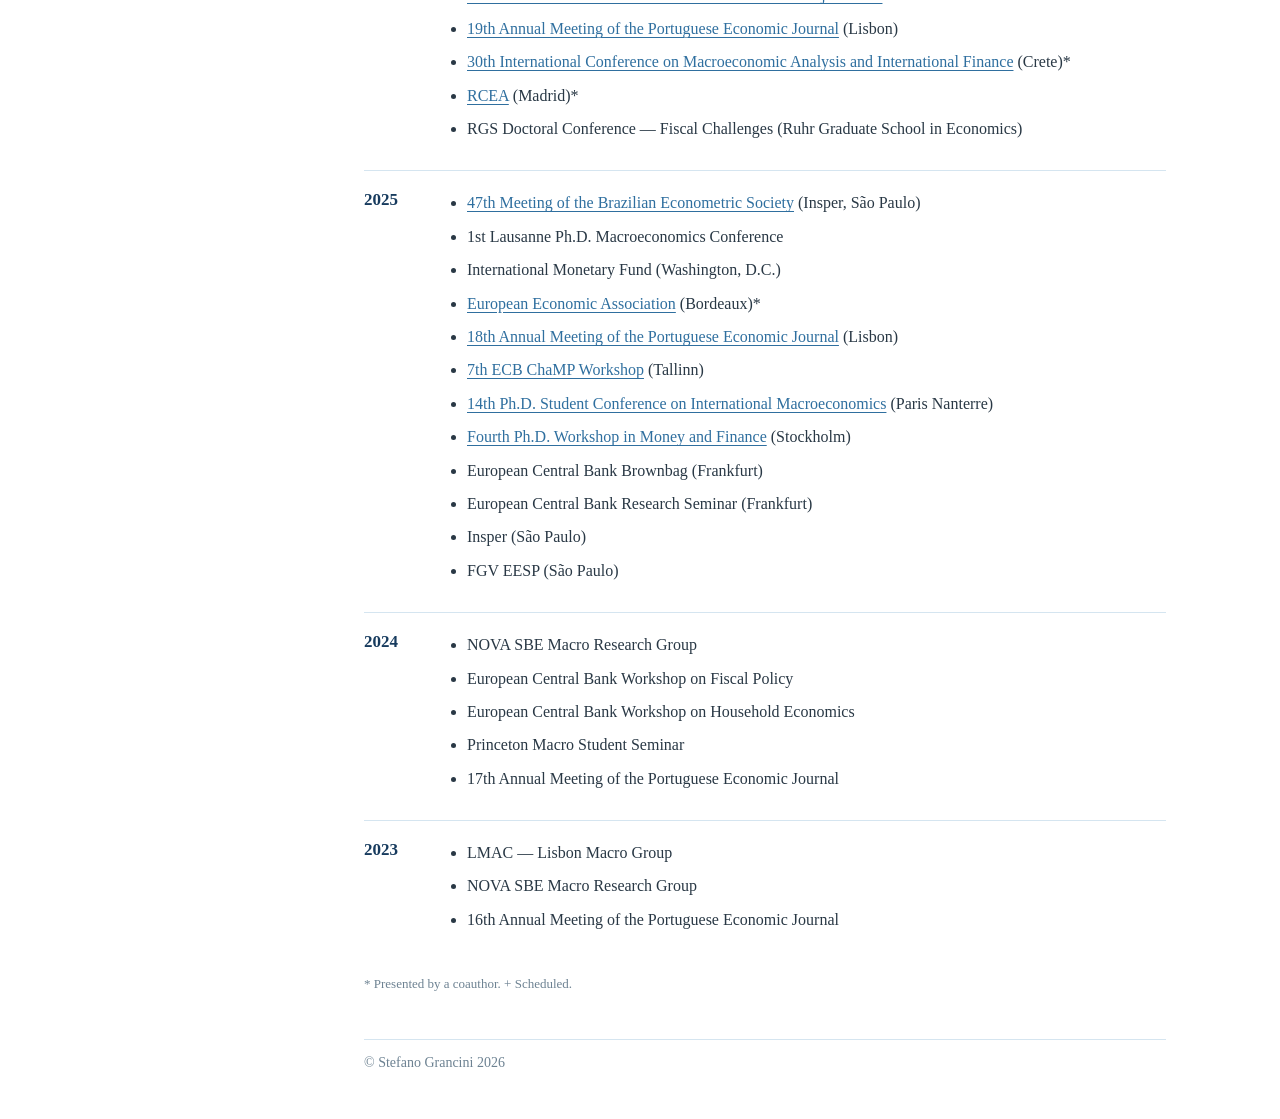
==== commit 6bf70837: "Link the CV to https://sgrancini.github.io/cv/cv.pdf Both 'open CV' links on the CV page now use the" ====
--- a/cv/index.html
+++ b/cv/index.html
@@ -10,7 +10,7 @@
   <meta property="og:title" content="CV | Stefano Grancini">
   <meta property="og:description" content="Curriculum vitae, academic experience, and conference presentations of economist Stefano Grancini.">
   <meta property="og:url" content="https://www.stefanograncini.com/cv/">
-  <link rel="stylesheet" href="../assets/css/site.css">
+  <link rel="stylesheet" href="../assets/css/site.css?v=caf388e6">
 </head>
 <body>
   <div class="site">
@@ -63,10 +63,10 @@
 
       <section aria-labelledby="cv-preview-title">
         <h2 class="section-label" id="cv-preview-title">Curriculum Vitae</h2>
-        <a class="cv-preview-link" href="../assets/documents/cv_stefano_grancini.pdf" aria-label="Open Stefano Grancini's full CV as a PDF">
+        <a class="cv-preview-link" href="https://sgrancini.github.io/cv/cv.pdf" aria-label="Open Stefano Grancini's full CV as a PDF">
           <img src="../assets/images/cv-preview.png" alt="Preview of the first page of Stefano Grancini's curriculum vitae">
         </a>
-        <p class="cv-download"><a href="../assets/documents/cv_stefano_grancini.pdf">Open full CV (PDF)</a></p>
+        <p class="cv-download"><a href="https://sgrancini.github.io/cv/cv.pdf">Open full CV (PDF)</a></p>
       </section>
 
       <section aria-labelledby="conferences-title">
--- a/assets/css/site.css
+++ b/assets/css/site.css
@@ -152,7 +152,7 @@
 
 .intro .market {
   max-width: 760px;
-  margin-top: 20px;
+  margin-top: 36px;
   padding: 9px 14px 9px 16px;
   background: var(--highlight);
   border-left: 3px solid var(--link);
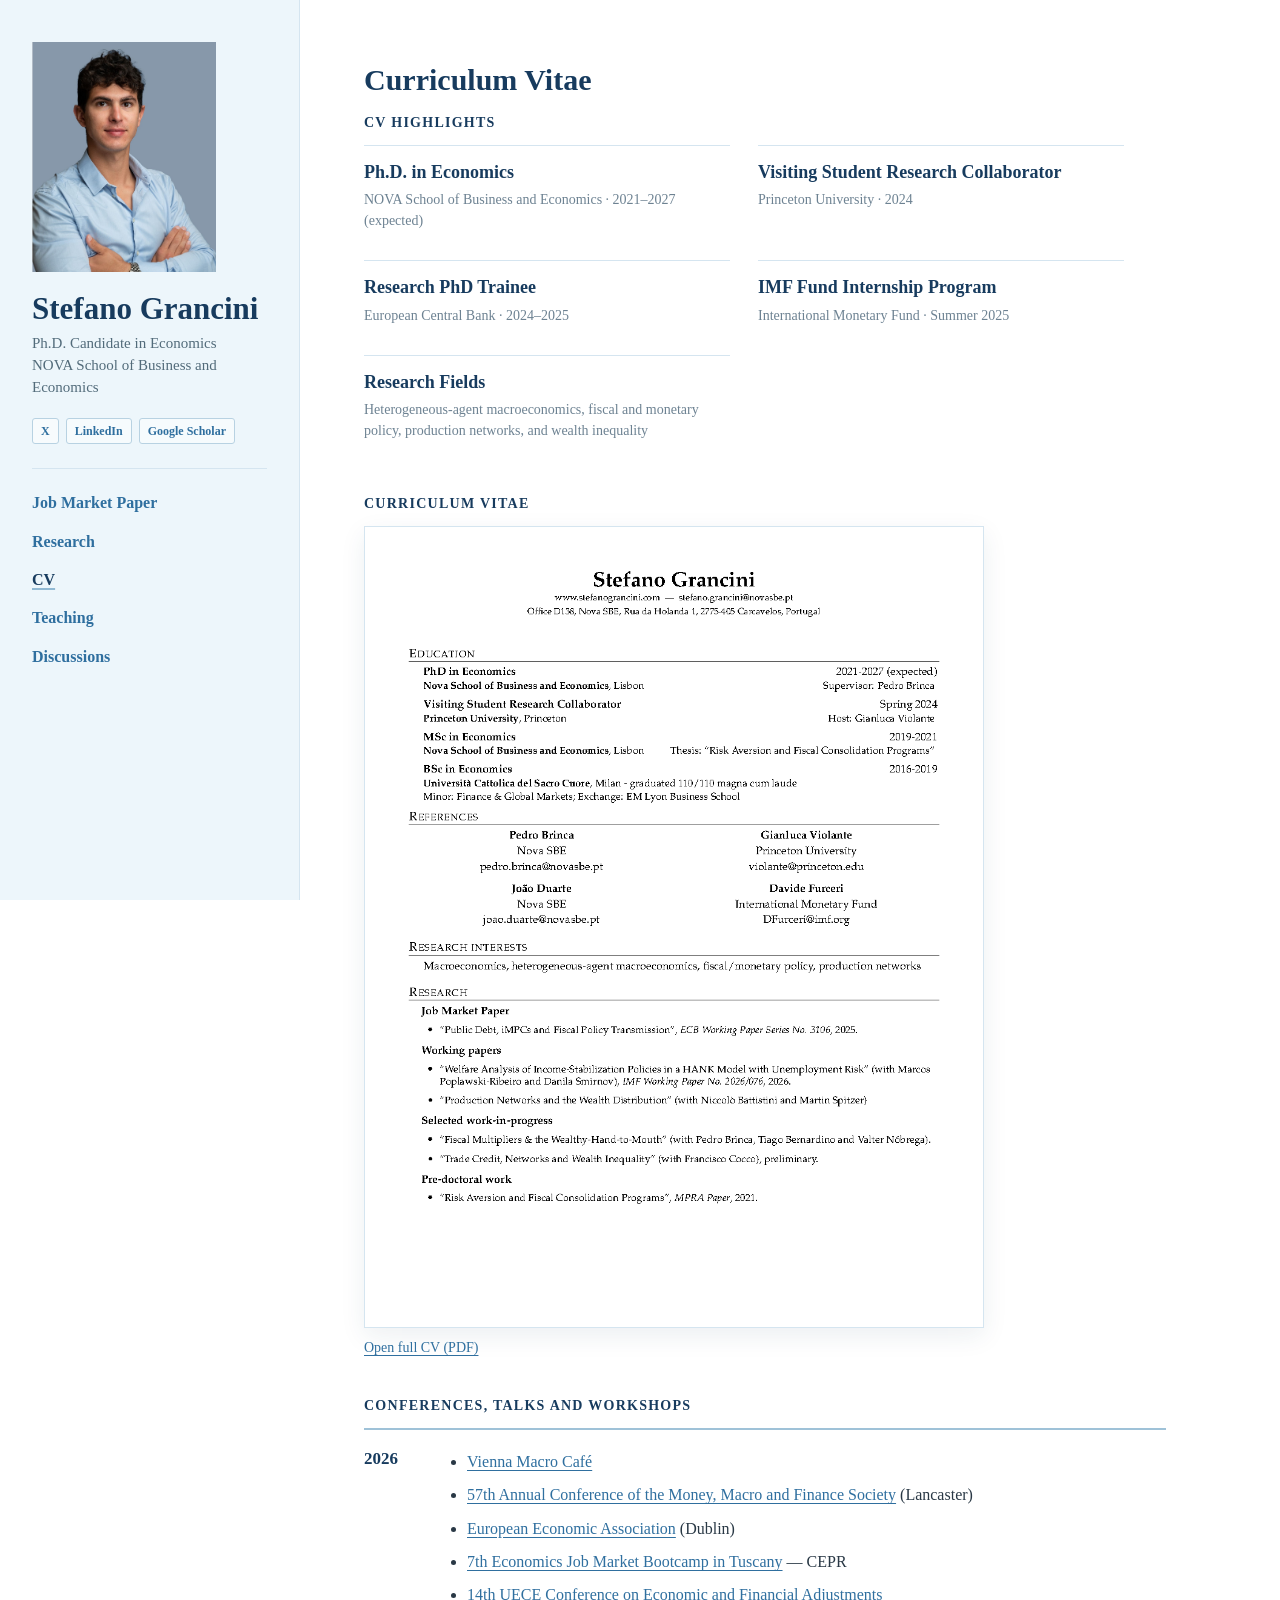
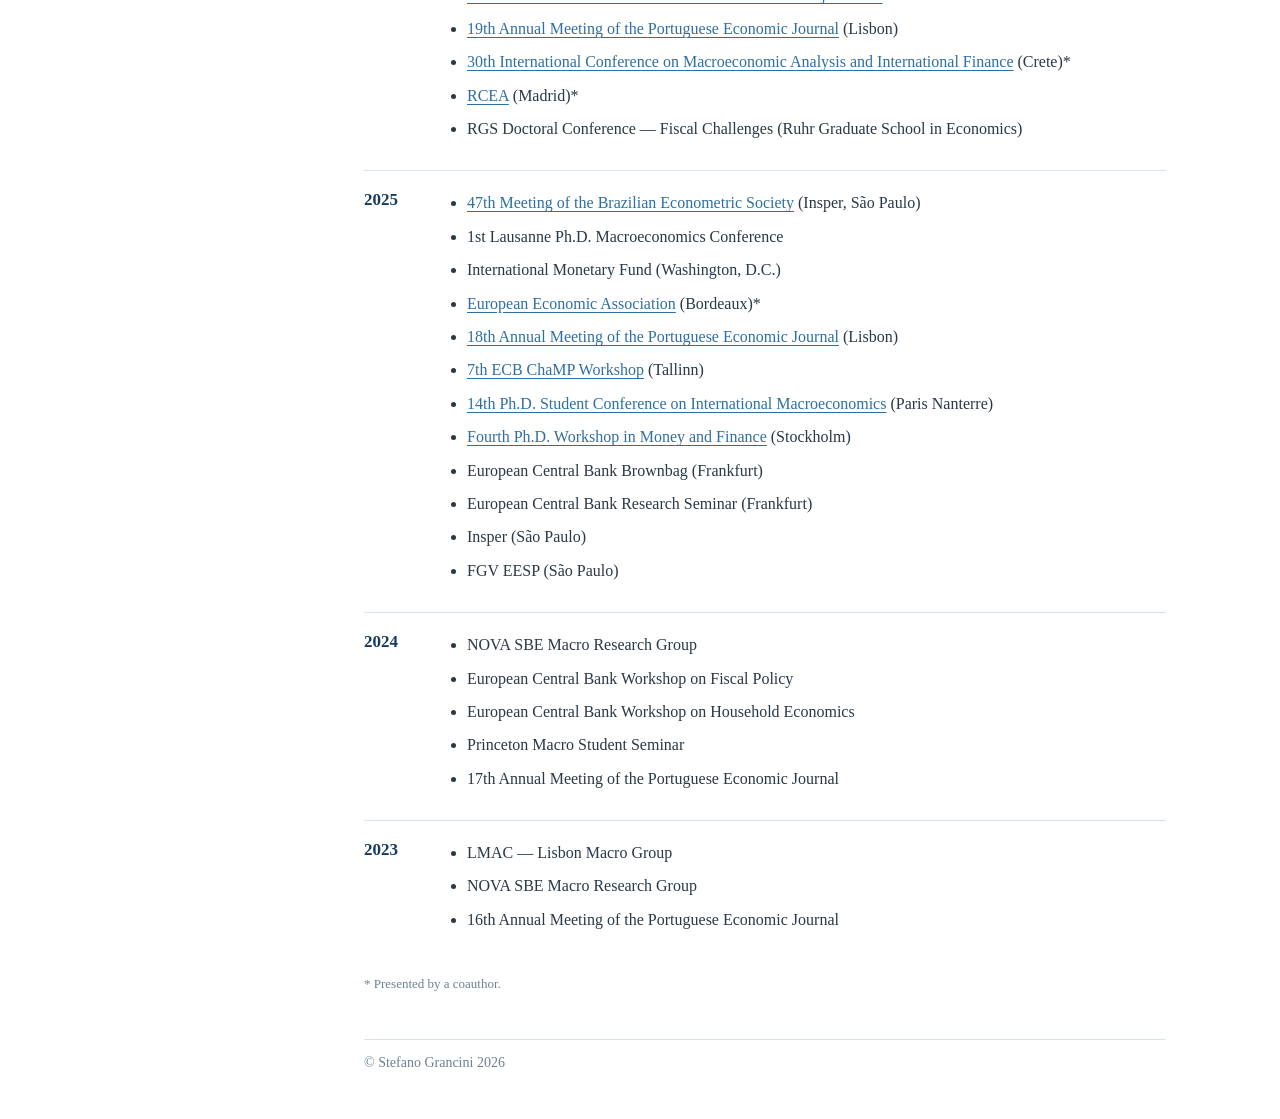
==== commit b7dfe54c: "CV page: drop '+' scheduled markers from Vienna Macro Café and MMF 2026 Both talks are no longer mar" ====
--- a/cv/index.html
+++ b/cv/index.html
@@ -75,8 +75,8 @@
           <section class="conference-year">
             <h3>2026</h3>
             <ul>
-              <li><a href="https://sites.google.com/site/viennamacrocafe/">Vienna Macro Café</a>+</li>
-              <li><a href="https://mmf.ac.uk/conference/2026-conference/">57th Annual Conference of the Money, Macro and Finance Society</a> (Lancaster)+</li>
+              <li><a href="https://sites.google.com/site/viennamacrocafe/">Vienna Macro Café</a></li>
+              <li><a href="https://mmf.ac.uk/conference/2026-conference/">57th Annual Conference of the Money, Macro and Finance Society</a> (Lancaster)</li>
               <li><a href="https://www.eea-esem-congresses.org/">European Economic Association</a> (Dublin)</li>
               <li><a href="https://cepr.org/events/economics-job-market-bootcamp-tuscany-0">7th Economics Job Market Bootcamp in Tuscany</a> — CEPR</li>
               <li><a href="https://uece2.rc.iseg.ulisboa.pt/events/2026/efae/conf2026.html">14th UECE Conference on Economic and Financial Adjustments</a></li>
@@ -122,7 +122,7 @@
             </ul>
           </section>
         </div>
-        <p class="conference-note">* Presented by a coauthor. + Scheduled.</p>
+        <p class="conference-note">* Presented by a coauthor.</p>
       </section>
 
       <footer>© Stefano Grancini 2026</footer>
--- a/assets/css/site.css
+++ b/assets/css/site.css
@@ -224,6 +224,12 @@
   text-decoration-color: #91b9d3;
 }
 
+.paper-status {
+  color: var(--muted);
+  font: italic 400 16px/1.28 var(--sans);
+  white-space: nowrap;
+}
+
 .meta,
 .coauthors,
 .presentations {
